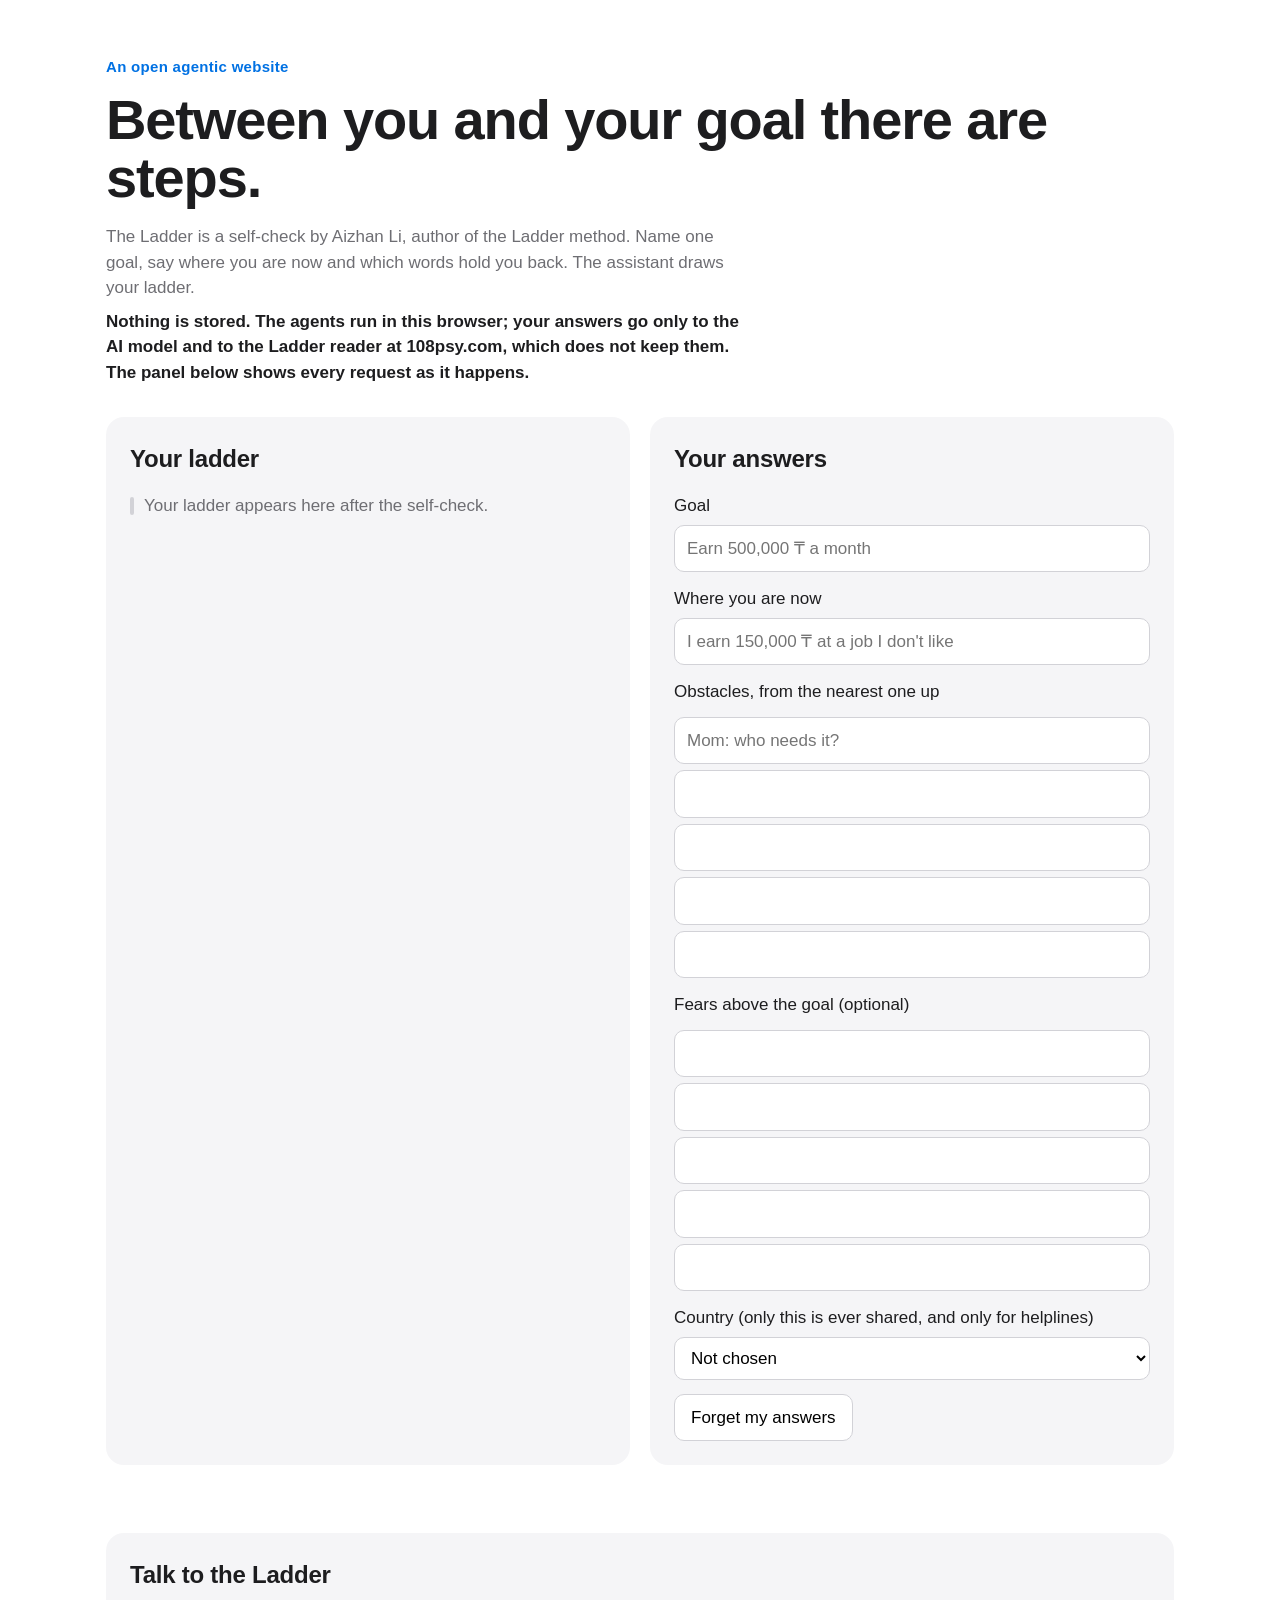
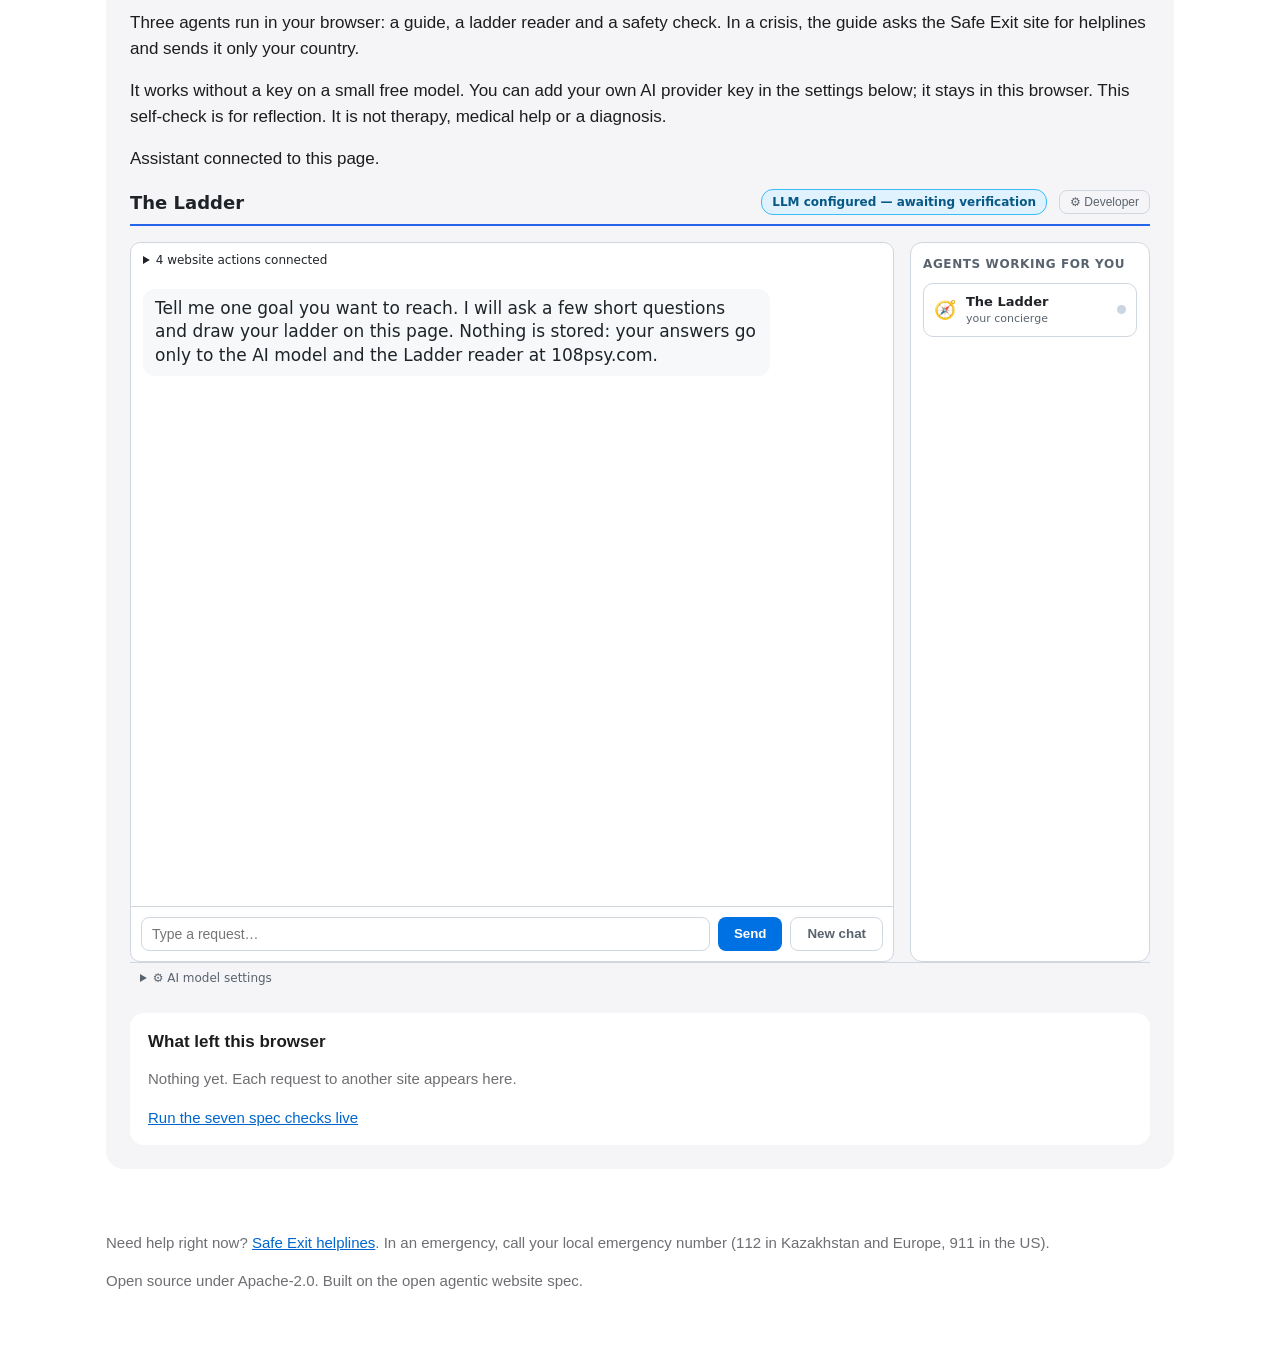
==== ladder/index.html @ 953f6eca "The Ladder and Safe Exit: two agentic websites with a keyless default model proxy Co-Authored-By: Cl" ====
<!doctype html>
<html lang="en">
  <head>
    <meta charset="utf-8">
    <meta name="viewport" content="width=device-width, initial-scale=1">
    <title>The Ladder: a private self-check</title>
    <meta name="description" content="Name one goal and see the obstacles and fears between you and it, drawn as a ladder. An open agentic website: the agents run in your browser and your answers stay there.">
    <link rel="stylesheet" href="styles.css">
    <link rel="stylesheet" href="assistant.css">
    <script type="module" src="js/ladder-page.js"></script>
    <script type="module" src="site.js"></script>
  </head>
  <body>
    <header class="hero">
      <p class="eyebrow">An open agentic website</p>
      <h1>Between you and your goal there are steps.</h1>
      <p>The Ladder is a self-check by Aizhan Li, author of the Ladder method. Name one goal, say where you are now and which words hold you back. The assistant draws your ladder.</p>
      <p class="privacy">Nothing is stored. The agents run in this browser; your answers go only to the AI model and to the Ladder reader at 108psy.com, which does not keep them. The panel below shows every request as it happens.</p>
    </header>

    <main class="layout">
      <section class="ladder-card" aria-labelledby="ladder-heading">
        <h2 id="ladder-heading">Your ladder</h2>
        <ol id="ladder-steps" class="ladder" aria-live="polite"></ol>
        <p id="ladder-summary" class="summary"></p>
      </section>

      <section class="form-card" aria-labelledby="form-heading">
        <h2 id="form-heading">Your answers</h2>
        <form id="ladder-form" class="ym-hide-content" autocomplete="off">
          <label>Goal <input name="goal" maxlength="300" placeholder="Earn 500,000 ₸ a month"></label>
          <label>Where you are now <input name="me" maxlength="300" placeholder="I earn 150,000 ₸ at a job I don't like"></label>
          <fieldset>
            <legend>Obstacles, from the nearest one up</legend>
            <input name="block" maxlength="300" aria-label="Obstacle 1" placeholder="Mom: who needs it?">
            <input name="block" maxlength="300" aria-label="Obstacle 2">
            <input name="block" maxlength="300" aria-label="Obstacle 3">
            <input name="block" maxlength="300" aria-label="Obstacle 4">
            <input name="block" maxlength="300" aria-label="Obstacle 5">
          </fieldset>
          <fieldset>
            <legend>Fears above the goal (optional)</legend>
            <input name="fear" maxlength="300" aria-label="Fear 1">
            <input name="fear" maxlength="300" aria-label="Fear 2">
            <input name="fear" maxlength="300" aria-label="Fear 3">
            <input name="fear" maxlength="300" aria-label="Fear 4">
            <input name="fear" maxlength="300" aria-label="Fear 5">
          </fieldset>
          <label>Country (only this is ever shared, and only for helplines)
            <select name="country">
              <option value="">Not chosen</option>
              <option value="KZ">Kazakhstan</option>
              <option value="US">United States</option>
              <option value="GB">United Kingdom</option>
              <option value="IE">Ireland</option>
              <option value="OTHER">Other</option>
            </select>
          </label>
          <button type="button" id="forget">Forget my answers</button>
        </form>
      </section>

      <section id="assistant" class="assistant" aria-labelledby="assistant-heading">
        <h2 id="assistant-heading">Talk to the Ladder</h2>
        <p>Three agents run in your browser: a guide, a ladder reader and a safety check. In a crisis, the guide asks the Safe Exit site for helplines and sends it only your country.</p>
        <p class="assistant-note">It works without a key on a small free model. You can add your own AI provider key in the settings below; it stays in this browser. This self-check is for reflection. It is not therapy, medical help or a diagnosis.</p>
        <p id="assistant-status" role="status">Connecting the assistant… If this message stays, the assistant could not load. You can still use the page directly.</p>
        <div id="agent-app">
          <div data-ns-slot="header"></div>
          <div class="assistant-panels">
            <div data-ns-slot="chat"></div>
            <div data-ns-slot="agents"></div>
          </div>
          <div data-ns-slot="settings"></div>
        </div>
        <section class="ledger" aria-labelledby="ledger-heading">
          <h3 id="ledger-heading">What left this browser</h3>
          <ul id="ledger-list" aria-live="polite">
            <li class="ledger-empty">Nothing yet. Each request to another site appears here.</li>
          </ul>
          <p class="ledger-foot"><a href="checks/">Run the seven spec checks live</a></p>
        </section>
      </section>
    </main>

    <footer>
      <p>Need help right now? <a id="safe-exit-link" href="#">Safe Exit helplines</a>. In an emergency, call your local emergency number (112 in Kazakhstan and Europe, 911 in the US).</p>
      <p>Open source under Apache-2.0. Built on the open agentic website spec.</p>
    </footer>
  </body>
</html>
---- ladder/styles.css ----
:root {
  --bg: #ffffff;
  --tile: #f5f5f7;
  --ink: #1d1d1f;
  --muted: #6e6e73;
  --accent: #0071e3;
  --link: #0066cc;
  --me: #3a3a3c;
  --block: #6b7f99;
  --goal: #0071e3;
  --fear: #3c4a5c;
}
* { box-sizing: border-box; }
body {
  margin: 0;
  background: var(--bg);
  color: var(--ink);
  font: 17px/1.5 -apple-system, BlinkMacSystemFont, "Inter", "Segoe UI", sans-serif;
}
a { color: var(--link); }
.hero { max-width: 1100px; margin: 0 auto; padding: 56px 16px 24px; }
.hero h1 { font-size: clamp(32px, 6vw, 56px); line-height: 1.05; letter-spacing: -0.02em; margin: 0 0 16px; }
.hero p { max-width: 640px; color: var(--muted); margin: 0 0 8px; }
.hero .privacy { color: var(--ink); font-weight: 600; }
.layout {
  max-width: 1100px; margin: 0 auto; padding: 0 16px 48px;
  display: grid; gap: 20px; grid-template-columns: 1fr;
}
@media (min-width: 900px) {
  .layout { grid-template-columns: 1fr 1fr; }
  .assistant { grid-column: 1 / -1; }
}
.ladder-card, .form-card, .assistant { background: var(--tile); border-radius: 18px; padding: 24px; }
h2 { font-size: 24px; margin: 0 0 16px; letter-spacing: -0.01em; }
.ladder { list-style: none; margin: 0; padding: 0; display: flex; flex-direction: column; gap: 8px; }
.ladder-empty { color: var(--muted); }
.ladder { position: relative; padding-left: 14px; }
.ladder::before { content: ""; position: absolute; left: 0; top: 4px; bottom: 4px; width: 4px; border-radius: 2px; background: #d2d2d7; }
.step { display: flex; gap: 12px; align-items: baseline; padding: 12px 16px; border-radius: 10px; color: #fff;
  margin-left: calc(var(--rise, 0) * 10px); box-shadow: 0 1px 0 rgba(0, 0, 0, 0.06);
  animation: step-in 0.35s ease both; animation-delay: calc(var(--i, 0) * 60ms); }
@keyframes step-in { from { opacity: 0; transform: translateY(6px); } to { opacity: 1; transform: none; } }
@media (prefers-reduced-motion: reduce) { .step { animation: none; } }
.step-current { background: var(--me); }
.step-block { background: var(--block); }
.step-goal { background: var(--goal); }
.step-fear { background: var(--fear); }
.step-zone { font-size: 13px; text-transform: uppercase; letter-spacing: 0.04em; opacity: 0.85; min-width: 84px; }
.summary { margin: 16px 0 0; }
form label, form fieldset { display: block; margin: 0 0 14px; border: 0; padding: 0; }
form legend { padding: 0; margin-bottom: 6px; }
form input, form select {
  display: block; width: 100%; margin-top: 6px; padding: 10px 12px;
  font: inherit; border: 1px solid #d2d2d7; border-radius: 10px; background: #fff;
}
fieldset input { margin-top: 6px; }
#forget { font: inherit; padding: 10px 16px; border-radius: 10px; border: 1px solid #d2d2d7; background: #fff; cursor: pointer; }
#forget:hover { border-color: var(--accent); color: var(--accent); }
:focus-visible { outline: 3px solid rgba(0, 113, 227, 0.45); outline-offset: 2px; }
form input:focus, form select:focus { border-color: var(--accent); outline: none; box-shadow: 0 0 0 3px rgba(0, 113, 227, 0.2); }
.hero .eyebrow { color: var(--accent); font-weight: 600; font-size: 15px; letter-spacing: 0.02em; margin-bottom: 12px; }
.ledger { margin-top: 20px; background: #fff; border-radius: 14px; padding: 16px 18px; }
.ledger h3 { font-size: 17px; margin: 0 0 8px; }
.ledger ul { list-style: none; margin: 0; padding: 0; font-size: 15px; }
.ledger li { padding: 6px 0; border-top: 1px solid #ececf0; overflow-wrap: anywhere; }
.ledger li:first-child { border-top: 0; }
.ledger strong { color: var(--accent); font-weight: 600; }
.ledger-empty { color: var(--muted); }
.ledger-foot { margin: 10px 0 0; font-size: 15px; }
@media (max-width: 480px) {
  .hero { padding-top: 32px; }
  .ladder-card, .form-card, .assistant { padding: 18px; border-radius: 16px; }
  .step-zone { min-width: 0; }
  .step { flex-direction: column; gap: 2px; margin-left: calc(var(--rise, 0) * 4px); }
}
footer { max-width: 1100px; margin: 0 auto; padding: 0 16px 40px; color: var(--muted); font-size: 15px; }
---- ladder/assistant.css ----
/* Assistant layout. Append to the site's stylesheet and set the colors to the site's palette. */
.assistant { margin-top: 48px; }

/* The runtime reads these variables for its chat, settings and agent panels.
   The chat background below also uses --ns-bg. White text sits on --ns-primary (the
   visitor's messages, Send, and the chat form and settings buttons) and on --ns-accent
   (Send while a turn is steered), so give both at least 4.5:1 contrast with white.
   --ns-accent also underlines the chat header. */
#agent-app {
  --ns-font: system-ui, sans-serif;
  --ns-bg: #ffffff;
  --ns-fg: #1f2328;
  --ns-primary: #2563eb;
  --ns-accent: #2563eb;
  --ns-border: #d0d7de;
  --ns-panelbg: #ffffff;
  --ns-msgbg: #f6f8fa;
  --ns-muted: #59636e;
}

.assistant-panels {
  display: grid;
  grid-template-columns: minmax(0, 1fr) 240px;
  gap: 16px;
  margin-top: 16px;
}

/* Set the height once the runtime has mounted the chat, so a failed load leaves no
   empty box. */
#agent-app.ns-composed-app [data-ns-slot="chat"] { height: 720px; }
/* The runtime gives the chat no background of its own. Keep --ns-msgbg different from
   --ns-bg, or bot replies lose their bubble. */
#agent-app .ns-chat { background: var(--ns-bg); }

/* Site-wide form rules often stretch the runtime's own controls. Undo them here. */
#agent-app input[type="checkbox"],
#agent-app input[type="radio"] { width: auto; }
#agent-app .ns-header { flex-wrap: wrap; }
/* Site label rules add margins and bold text, and the inputs inside the labels inherit
   the weight. */
#agent-app .ns-settings-body label { margin: 4px 0; font-weight: 400; }
/* Chat forms label radio groups with a legend, so site legend fonts would reach them. */
#agent-app .ns-w-label { font-family: inherit; }
/* Site label rules add margins to chat form fields and make their options bold. */
#agent-app .ns-widget label { margin: 0; }
#agent-app .ns-w-radio label,
#agent-app .ns-w-multi label,
#agent-app .ns-w-toggle { font-weight: 400; }
/* The runtime sizes radio and multi-choice options but not the checkbox label. */
#agent-app .ns-w-toggle { font-size: 13px; }
/* The runtime spaces its buttons with gap. A site's button margin pushes Send below the input. */
#agent-app button { margin: 0; }
/* Chat choices are buttons with a light background. A site's button color can hide their
   titles. */
#agent-app .ns-w-choice { color: var(--ns-fg); }
/* A site's button:hover background also reaches the runtime's plain buttons, behind
   their dark text. Keep the runtime's own backgrounds. */
#agent-app .ns-devtoggle:not(.on):hover,
#agent-app .ns-modal-close:hover { background: transparent; }
#agent-app .ns-w-choice:disabled:hover { background: #fafbfc; }
/* The runtime's message rule hides the partner consent card's own background, and its
   Decline label then has too little contrast. */
#agent-app .ns-consent { background: #fffbeb; }
/* While a consent card waits, the status line above it already says "Contacting", though
   nothing has been sent. Hide it until the visitor answers. */
#agent-app .ns-msgs:has(.ns-consent-actions) > .ns-turn-status { display: none; }
/* Long links in a reply would run out of the bubble on a phone. "anywhere" would also
   let the consent card's buttons shrink and split their labels. */
#agent-app .ns-msg { overflow-wrap: break-word; }
/* On a phone the consent card is too narrow for its three buttons in one row, and
   "Always allow" breaks onto two lines. Keep each label whole and wrap the row. */
#agent-app .ns-consent-actions { flex-wrap: wrap; }
#agent-app .ns-consent-actions button { white-space: nowrap; }

/* site.js and the runtime add their confirmation dialogs to <body>, outside #agent-app.
   Site h2 rules reach the heading, and the two buttons touch. A right margin keeps
   wrapped buttons lined up on the left. */
body > dialog h2 { margin: 0 0 12px; font: 700 1.25em system-ui, sans-serif; }
body > dialog button { margin-right: 8px; }
/* site.js's dialog: the details in two columns, and a plain decline button, so the two
   choices do not look the same. */
.assistant-review { max-width: 640px; width: 85%; max-height: 85vh; overflow: auto; border: 1px solid #888; border-radius: 12px; padding: 24px; font: 16px system-ui, sans-serif; }
.assistant-review dl { display: grid; grid-template-columns: fit-content(40%) 1fr; gap: 4px 16px; margin: 12px 0; }
.assistant-review dt { font-weight: 600; }
.assistant-review dd { margin: 0; overflow-wrap: anywhere; }
.assistant-review details { margin: 12px 0; }
.assistant-review pre { white-space: pre-wrap; overflow-wrap: anywhere; }
.assistant-review .assistant-decline { background: transparent; color: inherit; border: 1px solid currentColor; }

@media (max-width: 760px) {
  .assistant-panels { grid-template-columns: 1fr; }
  /* On a phone, each detail goes under its label, so an email is not split. */
  .assistant-review dl { grid-template-columns: 1fr; gap: 0; }
  .assistant-review dd { margin-bottom: 8px; }
}
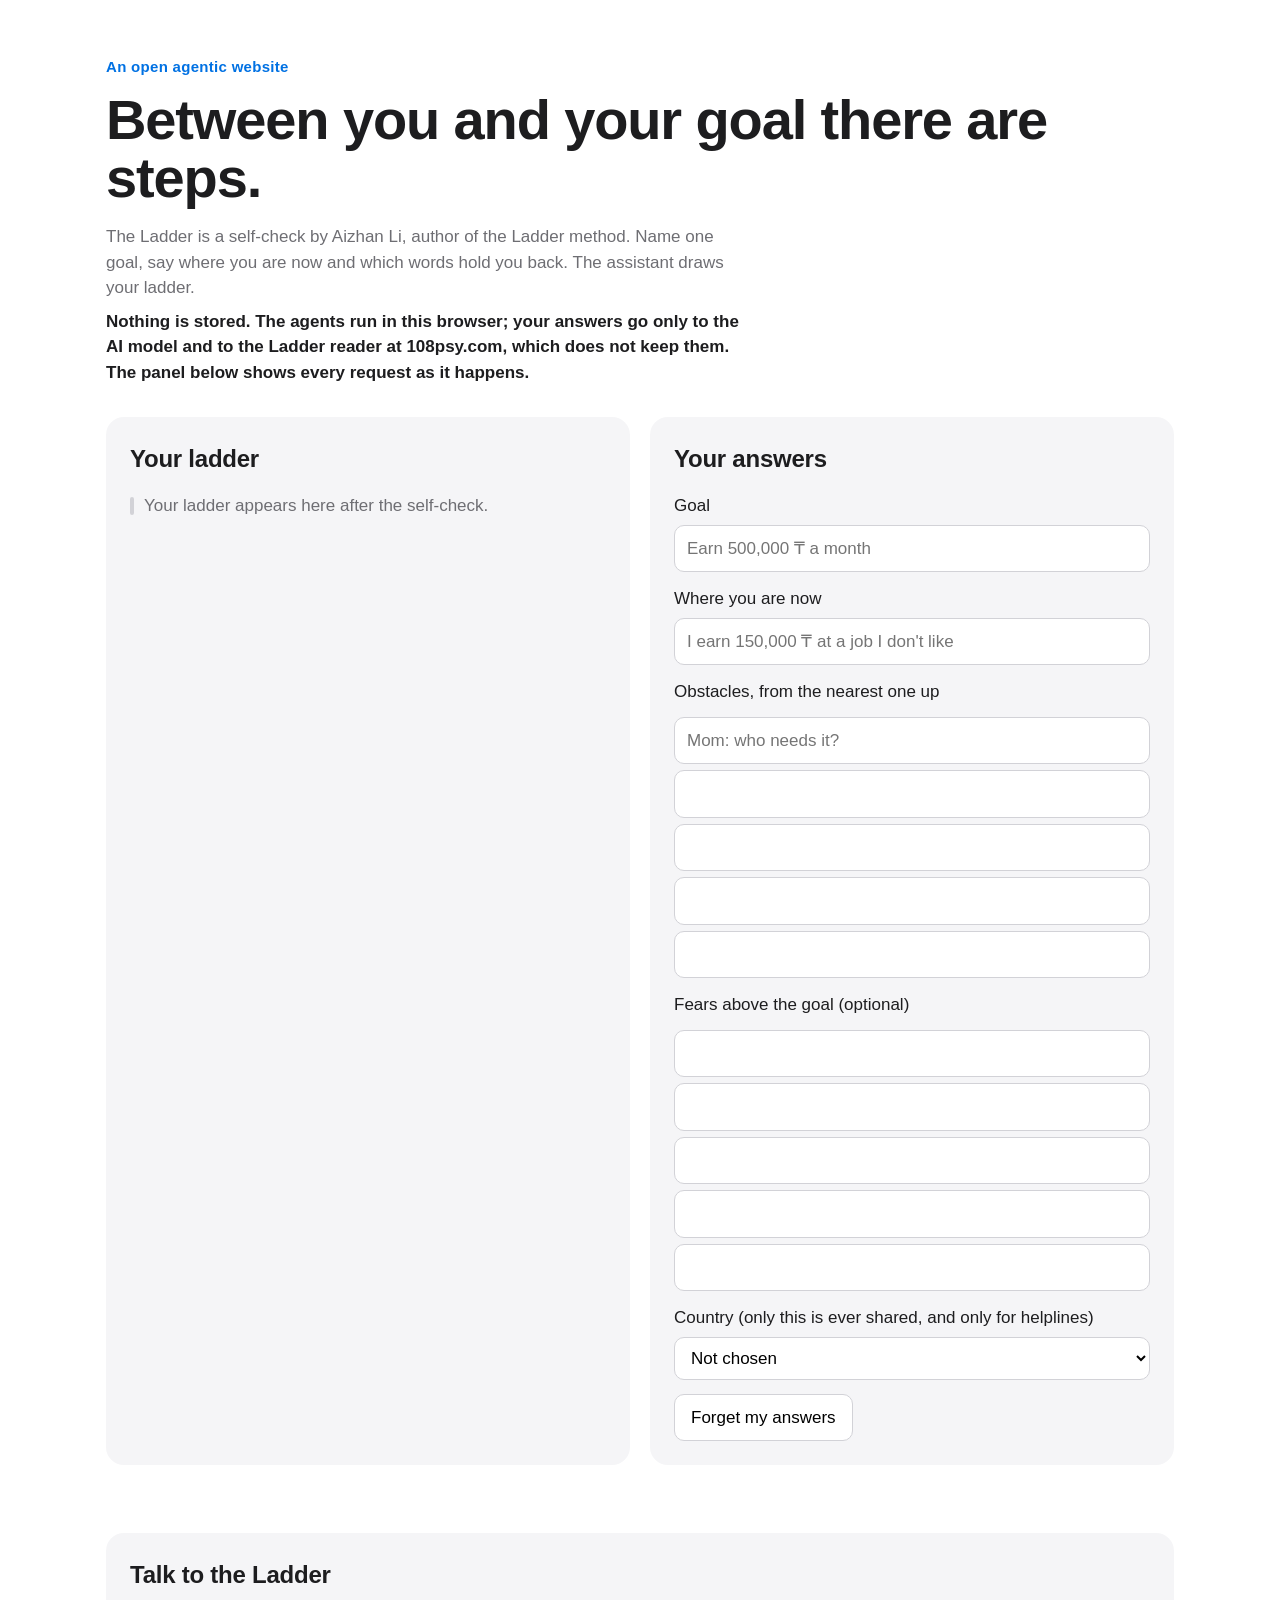
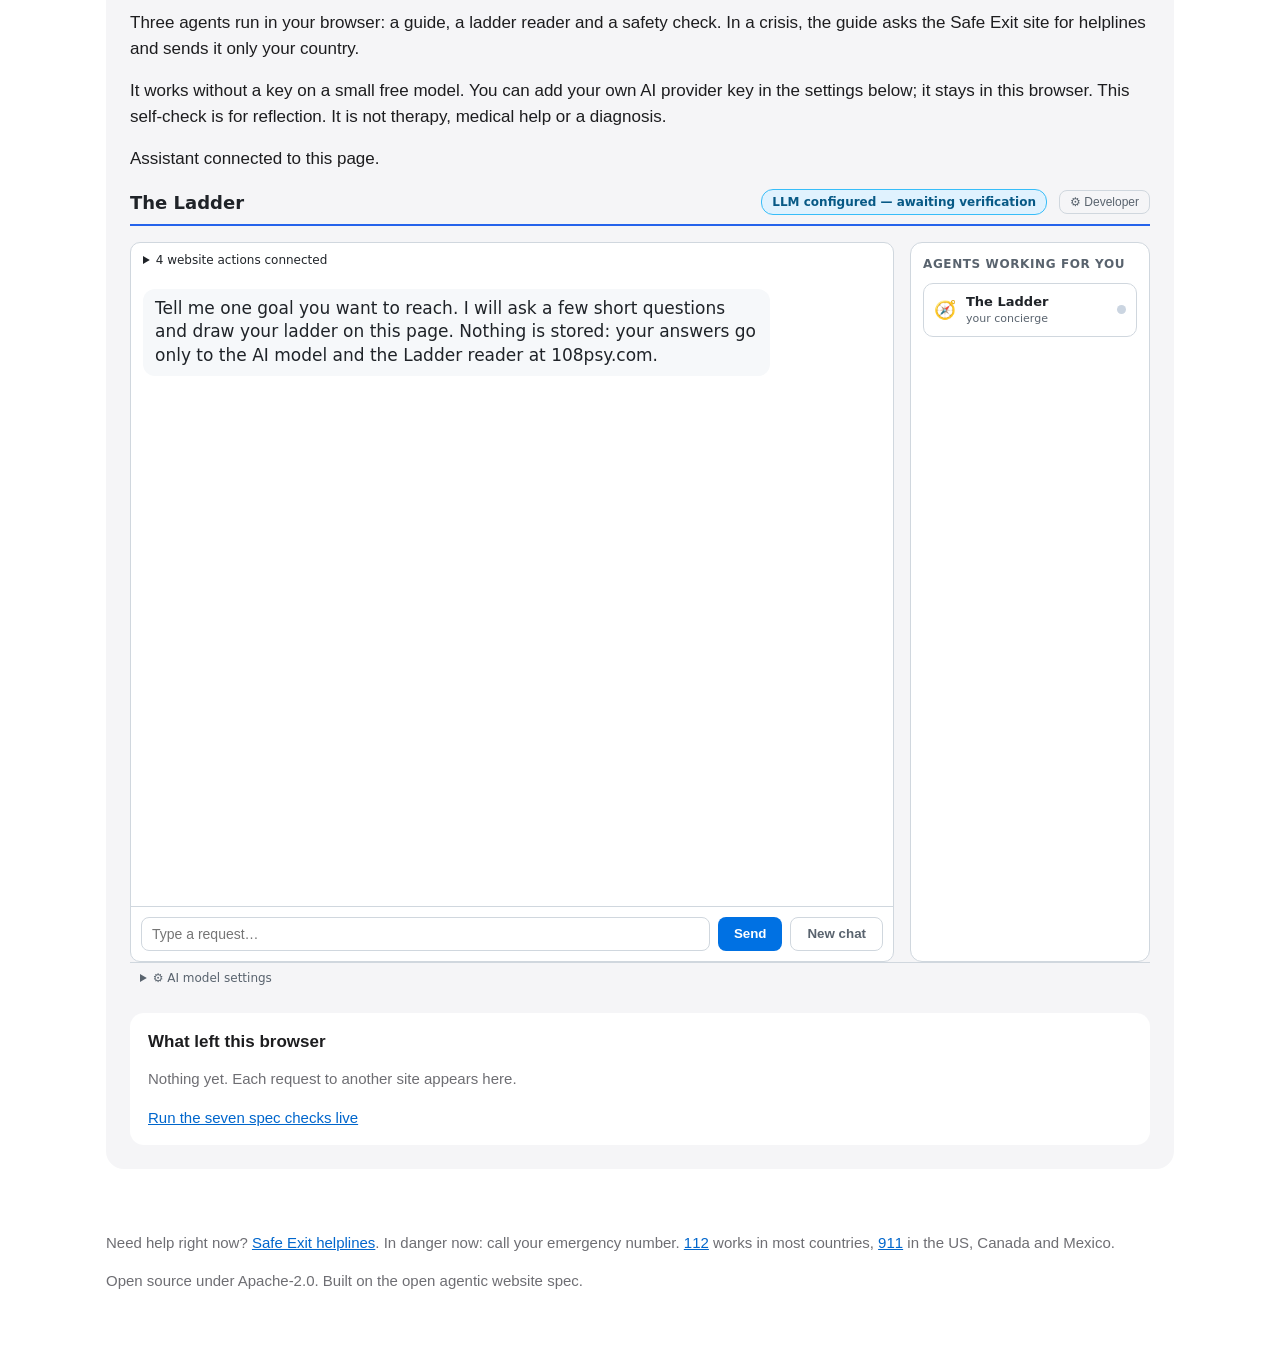
==== commit ec9e3c8a: "Ladder: emergency line matches Safe Exit (112 in most countries, 911 in US, Canada, Mexico) Co-Autho" ====
--- a/ladder/index.html
+++ b/ladder/index.html
@@ -49,10 +49,44 @@
           <label>Country (only this is ever shared, and only for helplines)
             <select name="country">
               <option value="">Not chosen</option>
+              <!-- countries:start -->
+              <option value="AR">Argentina</option>
+              <option value="AU">Australia</option>
+              <option value="AT">Austria</option>
+              <option value="AZ">Azerbaijan</option>
+              <option value="BE">Belgium</option>
+              <option value="BR">Brazil</option>
+              <option value="CA">Canada</option>
+              <option value="DK">Denmark</option>
+              <option value="FI">Finland</option>
+              <option value="FR">France</option>
+              <option value="GE">Georgia</option>
+              <option value="DE">Germany</option>
+              <option value="IN">India</option>
+              <option value="IE">Ireland</option>
+              <option value="IT">Italy</option>
+              <option value="JP">Japan</option>
               <option value="KZ">Kazakhstan</option>
+              <option value="KG">Kyrgyzstan</option>
+              <option value="MX">Mexico</option>
+              <option value="NL">Netherlands</option>
+              <option value="NZ">New Zealand</option>
+              <option value="NO">Norway</option>
+              <option value="PL">Poland</option>
+              <option value="PT">Portugal</option>
+              <option value="RU">Russia</option>
+              <option value="SG">Singapore</option>
+              <option value="ZA">South Africa</option>
+              <option value="KR">South Korea</option>
+              <option value="ES">Spain</option>
+              <option value="SE">Sweden</option>
+              <option value="CH">Switzerland</option>
+              <option value="TR">Turkey</option>
+              <option value="UA">Ukraine</option>
+              <option value="GB">United Kingdom</option>
               <option value="US">United States</option>
-              <option value="GB">United Kingdom</option>
-              <option value="IE">Ireland</option>
+              <option value="UZ">Uzbekistan</option>
+              <!-- countries:end -->
               <option value="OTHER">Other</option>
             </select>
           </label>
@@ -84,7 +118,7 @@
     </main>
 
     <footer>
-      <p>Need help right now? <a id="safe-exit-link" href="#">Safe Exit helplines</a>. In an emergency, call your local emergency number (112 in Kazakhstan and Europe, 911 in the US).</p>
+      <p>Need help right now? <a id="safe-exit-link" href="#">Safe Exit helplines</a>. In danger now: call your emergency number. <a href="tel:112">112</a> works in most countries, <a href="tel:911">911</a> in the US, Canada and Mexico.</p>
       <p>Open source under Apache-2.0. Built on the open agentic website spec.</p>
     </footer>
   </body>
